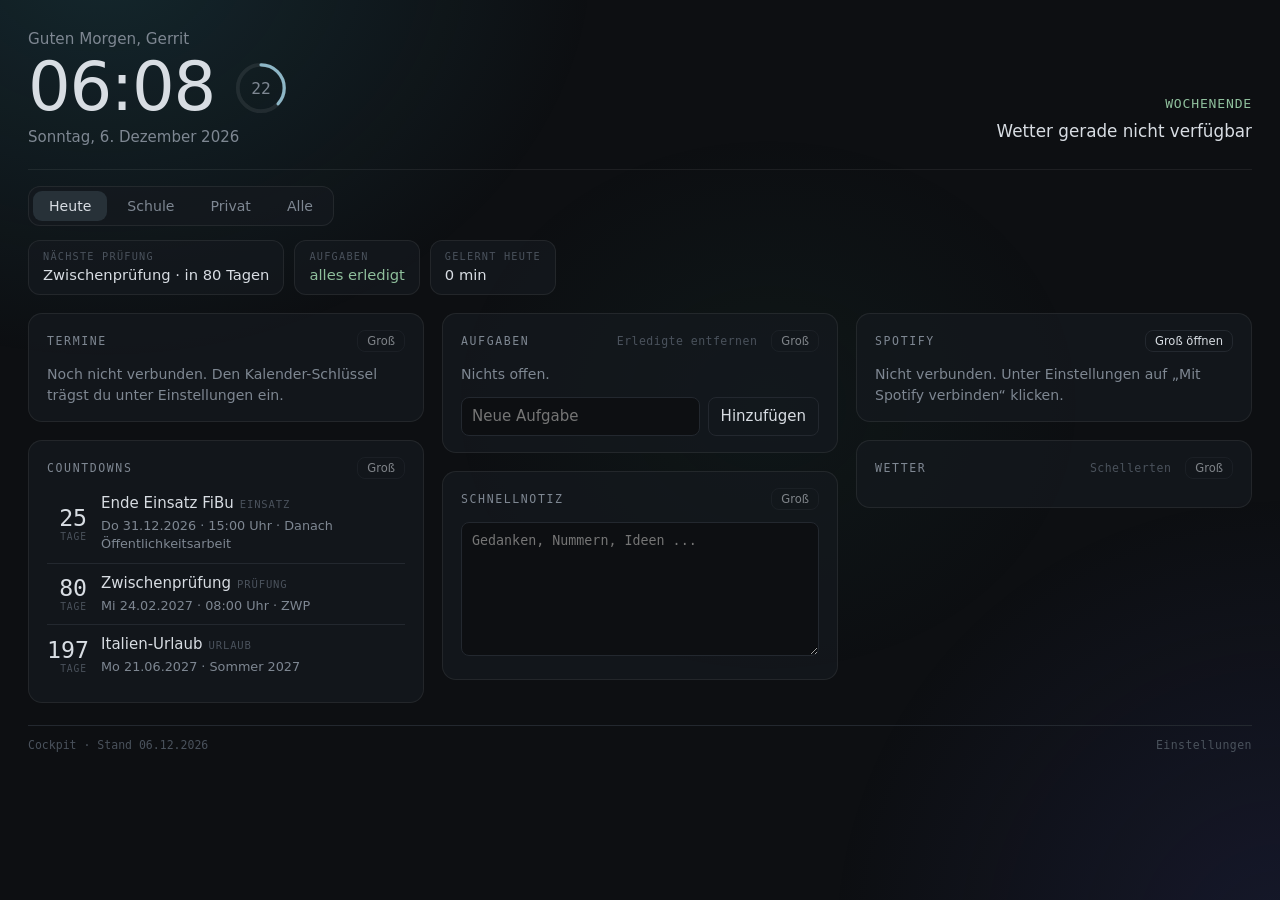
==== index.html @ 6466e581 "Spotify: Ausweichplan, wenn Song-Liste nicht startet Bei sortierten Playlists (z. B. Zuletzt hinzuge" ====
<!doctype html>
<html lang="de">
<head>
<meta charset="utf-8">
<meta name="viewport" content="width=device-width,initial-scale=1,viewport-fit=cover">
<title>Cockpit</title>
<meta name="theme-color" content="#0d0f12">
<meta name="apple-mobile-web-app-capable" content="yes">
<meta name="apple-mobile-web-app-title" content="Cockpit">
<meta name="apple-mobile-web-app-status-bar-style" content="black-translucent">
<link rel="manifest" href="manifest.webmanifest">
<link rel="icon" href="icon-192.png">
<link rel="apple-touch-icon" href="apple-touch-icon.png">
<link rel="stylesheet" href="style.css?v=15">
</head>
<body>
<main class="wrap">

  <header class="head">
    <div class="now">
      <p class="greet" id="greet">Guten Tag</p>
      <p class="clock" id="clock">--:--</p>
      <p class="date" id="date">--</p>
    </div>
    <div class="headside">
      <p class="status" id="status">--</p>
      <p class="wxnow" id="wxnow">Wetter wird geladen</p>
      <p class="drive" id="drive"></p>
    </div>
  </header>

  <nav class="tabs" id="tabs" role="tablist" aria-label="Bereiche">
    <button type="button" role="tab" data-tab="heute">Heute</button>
    <button type="button" role="tab" data-tab="schule">Schule</button>
    <button type="button" role="tab" data-tab="privat">Privat</button>
    <button type="button" role="tab" data-tab="alle">Alle</button>
  </nav>

  <div class="today" id="todayBar" aria-label="Heute auf einen Blick"></div>

  <div class="grid" id="grid">

    <div class="col">
      <section class="card" data-id="countdowns">
        <h2>Countdowns</h2>
        <ul class="cd" id="countdowns"></ul>
      </section>

      <section class="card" data-id="lernplan">
        <h2>Lernplan <span class="hint">Stunden aus dem Lern-Timer</span></h2>
        <ul class="plan" id="plan"></ul>
      </section>

      <section class="card" data-id="ausbildung">
        <h2>Ausbildung</h2>
        <dl class="kv">
          <dt>Einsatz</dt><dd id="deptName">--</dd>
          <dt>Fortschritt</dt><dd class="ringrow"><span id="deptRing"></span><span class="sub" id="deptMeta">--</span></dd>
          <dt>Danach</dt><dd id="deptNext">--</dd>
          <dt>Schule</dt><dd id="school">--</dd>
          <dt>Nächste Prüfung</dt><dd id="nextExam">--</dd>
        </dl>
      </section>

      <section class="card" data-id="noten">
        <h2>Noten <span class="hint" id="gradeGoal"></span></h2>
        <p class="savebig"><b id="gradeAvg">--</b> <span class="sub" id="gradeMeta">Noch keine Noten</span></p>
        <ul class="bysub" id="gradeBySub"></ul>
        <ul class="gradelist" id="gradeList"></ul>
        <form class="addrow" id="gradeForm">
          <input id="gradeSubject" type="text" list="subjectList" placeholder="Fach" autocomplete="off" aria-label="Fach">
          <input id="gradeValue" type="number" step="0.1" min="1" max="6" placeholder="Note" aria-label="Note" class="narrow">
          <button class="btn" type="submit">Eintragen</button>
        </form>
        <datalist id="subjectList"></datalist>
      </section>
    </div>

    <div class="col">
      <section class="card" data-id="termine">
        <h2>Termine <span class="hint" id="calHint"></span></h2>
        <div id="calendar"></div>
      </section>

      <section class="card" data-id="aufgaben">
        <h2>Aufgaben <button class="link" id="clearDone" type="button">Erledigte entfernen</button></h2>
        <ul class="tasks" id="tasks"></ul>
        <form class="addrow" id="taskForm">
          <input id="taskInput" type="text" placeholder="Neue Aufgabe" autocomplete="off" aria-label="Neue Aufgabe">
          <button class="btn" type="submit">Hinzufügen</button>
        </form>
      </section>

      <section class="card" data-id="notiz">
        <h2>Schnellnotiz <span class="hint" id="noteHint"></span></h2>
        <textarea id="note" rows="6" placeholder="Gedanken, Nummern, Ideen ..." aria-label="Schnellnotiz"></textarea>
      </section>

      <section class="card" data-id="serien">
        <h2>Serien <span class="hint">nächste Folgen</span></h2>
        <ul class="series" id="series"></ul>
        <form class="addrow" id="seriesForm">
          <input id="seriesInput" type="text" placeholder="Serie hinzufügen" autocomplete="off" aria-label="Serie hinzufügen">
          <button class="btn" type="submit">Hinzufügen</button>
        </form>
      </section>

      <section class="card" data-id="mac">
        <h2>Mac-Nutzung <span class="hint" id="macHint"></span></h2>
        <div id="macStats"></div>
      </section>
    </div>

    <div class="col">
      <section class="card" data-id="spotify">
        <h2>Spotify <span class="hint"><span id="spHint"></span> <button class="btn small" id="spBig" type="button">Groß öffnen</button></span></h2>
        <div id="spotify"></div>
      </section>

      <section class="card" data-id="wetter">
        <h2>Wetter <span class="hint" id="wxPlace"></span></h2>
        <div class="wxdays" id="wxdays"></div>
      </section>

      <section class="card" data-id="timer">
        <h2>Lern-Timer</h2>
        <div class="timer">
          <p class="ttime" id="tTime">25:00</p>
          <p class="sub" id="tPhase">Bereit</p>
        </div>
        <div class="trow">
          <select id="tSubject" aria-label="Fach"></select>
          <select id="tLen" aria-label="Dauer">
            <option value="25">25 min</option>
            <option value="45">45 min</option>
            <option value="60">60 min</option>
            <option value="5">Pause 5 min</option>
          </select>
        </div>
        <div class="trow">
          <button class="btn primary" id="tStart" type="button">Start</button>
          <button class="btn" id="tStop" type="button">Beenden</button>
        </div>
        <div class="stats">
          <div class="statline"><span>Heute</span><b id="sToday">0 min</b></div>
          <div class="statline"><span>Diese Woche</span><b id="sWeek">0 min</b></div>
          <div class="week" id="sBars"></div>
          <ul class="bysub" id="sBySub"></ul>
        </div>
      </section>

      <section class="card" data-id="sparziele">
        <h2>Sparziele <span class="hint" id="saveTitle"></span></h2>
        <ul class="goals" id="goals"></ul>
        <button class="btn wide" id="newGoalBtn" type="button">Neues Sparziel</button>
        <form class="goalform" id="goalForm" hidden>
          <input id="goalName" type="text" placeholder="Name, z. B. Neues Handy" autocomplete="off" aria-label="Name des Sparziels">
          <div class="trow">
            <input id="goalAmount" type="number" inputmode="decimal" step="0.01" min="1" placeholder="Zielbetrag in €" aria-label="Zielbetrag">
            <input id="goalDate" type="date" aria-label="Frist (optional)" title="Frist (optional)">
          </div>
          <button class="btn primary" type="submit">Anlegen</button>
        </form>
      </section>
    </div>

  </div>

  <footer class="foot">
    <span id="footInfo">Cockpit</span>
    <button class="link" id="openSettings" type="button">Einstellungen</button>
  </footer>
</main>

<div class="aurora" aria-hidden="true"><i></i><i></i><i></i></div>
<div class="growshade" id="growShade"></div>

<dialog id="spDialog" class="spdlg" aria-label="Spotify">
  <div class="spbig">
    <div class="spleft">
      <img id="bCover" alt="">
      <div class="btitle"><b id="bName">--</b><span id="bArtist"></span></div>
      <div class="bar big"><i id="bBar"></i></div>
      <div class="btime"><span id="bPos">0:00</span><span id="bDev"></span><span id="bDur">0:00</span></div>
      <div class="bctl">
        <button class="btn" id="bShuffle" type="button" aria-pressed="false">Zufall</button>
        <button class="btn" id="bPrev" type="button">Zurück</button>
        <button class="btn primary" id="bPlay" type="button">Abspielen</button>
        <button class="btn" id="bNext" type="button">Weiter</button>
      </div>
      <p class="sub" id="bMsg"></p>
    </div>
    <div class="spright">
      <div class="sphead">
        <button class="link" id="bBack" type="button" hidden>Zurück zu Playlists</button>
        <h2 id="bListTitle">Deine Playlists</h2>
        <button class="btn" id="bClose" type="button">Schließen</button>
      </div>
      <div class="trow bsort" id="bSortRow" hidden>
        <select id="bSort" aria-label="Sortierung">
          <option value="orig">Reihenfolge der Playlist</option>
          <option value="added">Zuletzt hinzugefügt</option>
          <option value="title">Titel A–Z</option>
          <option value="artist">Künstler A–Z</option>
        </select>
        <button class="btn primary" id="bPlayAll" type="button" hidden>Ganze Playlist abspielen</button>
      </div>
      <ul class="bl" id="bList"></ul>
    </div>
  </div>
</dialog>

<dialog id="settings">
  <form method="dialog" class="dlg">
    <h2>Einstellungen</h2>
    <label>Kalender-Schlüssel
      <input id="calKey" type="password" placeholder="Schlüssel einfügen" autocomplete="off">
    </label>
    <p class="sub">Wird nur auf diesem Mac gespeichert.</p>
    <label>Spotify-Verbindungscode
      <input id="spCode" type="password" placeholder="Code einfügen" autocomplete="off">
    </label>
    <p class="sub"><a href="spotify.html" target="_blank" rel="noopener" class="inlink">Mit Spotify verbinden</a> öffnet die Anmeldung. Den Code, der danach angezeigt wird, hier einfügen.</p>
    <h3>Sicherung</h3>
    <p class="sub">Aufgaben, Lernzeiten und Sparstand liegen nur auf diesem Mac. Hier kannst du sie sichern oder wiederherstellen.</p>
    <div class="trow">
      <button class="btn" id="exportBtn" type="button">Sicherung herunterladen</button>
      <label class="btn filebtn">Sicherung laden<input id="importFile" type="file" accept="application/json" hidden></label>
    </div>
    <div class="trow end">
      <button class="btn" value="cancel">Schließen</button>
      <button class="btn primary" id="saveSettings" value="ok">Speichern</button>
    </div>
  </form>
</dialog>

<script src="app.js?v=18"></script>
<script src="features.js?v=18"></script>
<script src="layout.js?v=15"></script>
</body>
</html>
---- style.css ----
:root{
  color-scheme:dark;
  --bg:#0d0f12;
  --card:#14171b;
  --line:#23282f;
  --text:#d8dde3;
  --muted:#7e8792;
  --faint:#4a525c;
  --accent:#8db6c6;
  --warn:#d6a45e;
  --crit:#d97a6c;
  --ok:#8fbf9c;
  --sans:-apple-system,BlinkMacSystemFont,"SF Pro Text","Helvetica Neue",system-ui,sans-serif;
  --mono:"SF Mono",ui-monospace,Menlo,monospace;
}
*{box-sizing:border-box}
html,body{margin:0;background:var(--bg);color:var(--text)}
body{font:15px/1.45 var(--sans);-webkit-font-smoothing:antialiased}
p{margin:0}
button,input,select{font:inherit;color:inherit}

.wrap{max-width:1320px;margin:0 auto;padding:28px 28px 20px}

/* Kopf */
.head{display:flex;justify-content:space-between;align-items:flex-end;gap:24px;flex-wrap:wrap;
  padding-bottom:20px;margin-bottom:22px;border-bottom:1px solid var(--line)}
.greet{color:var(--muted);font-size:.95rem}
.clock{font:300 4.2rem/1 var(--sans);letter-spacing:-.02em;font-variant-numeric:tabular-nums;margin:4px 0 6px}
.date{color:var(--muted)}
.headside{text-align:right;display:grid;gap:6px}
.status{font-family:var(--mono);font-size:.82rem;letter-spacing:.06em;text-transform:uppercase;color:var(--accent)}
.status.free{color:var(--ok)}
.wxnow{color:var(--text);font-size:1.05rem}
.drive{color:var(--muted);font-size:.86rem}
.drive.warn{color:var(--warn)}

/* Raster */
.grid{display:grid;grid-template-columns:repeat(3,minmax(0,1fr));gap:18px;align-items:start}
.col{display:grid;gap:18px;min-width:0}
@media (max-width:1050px){.grid{grid-template-columns:repeat(2,minmax(0,1fr))}.col:last-child{grid-column:1/-1;grid-template-columns:repeat(auto-fit,minmax(280px,1fr))}}
@media (max-width:680px){.wrap{padding:20px 16px}.grid{grid-template-columns:1fr}.col:last-child{grid-template-columns:1fr}.clock{font-size:3.2rem}.headside{text-align:left}}

.card{background:var(--card);border:1px solid var(--line);border-radius:12px;padding:16px 18px;min-width:0}
.card h2{display:flex;justify-content:space-between;align-items:baseline;gap:10px;margin:0 0 12px;
  font:500 .72rem/1.2 var(--mono);letter-spacing:.14em;text-transform:uppercase;color:var(--muted)}
.hint{font:400 .72rem var(--mono);letter-spacing:.04em;text-transform:none;color:var(--faint)}
.sub{color:var(--muted);font-size:.84rem}

/* Countdowns */
.cd{list-style:none;margin:0;padding:0}
.cd li{display:grid;grid-template-columns:4.2ch minmax(0,1fr);gap:2px 14px;align-items:center;padding:9px 0;border-top:1px solid var(--line)}
.cd li:first-child{border-top:0;padding-top:2px}
.cd .n{grid-row:span 2;font:500 1.45rem/1 var(--mono);text-align:right;font-variant-numeric:tabular-nums;color:var(--text)}
.cd .n small{display:block;font-size:.6rem;letter-spacing:.1em;color:var(--faint);margin-top:3px}
.cd .t{font-weight:500;min-width:0;overflow-wrap:anywhere}
.cd .t em{font:normal .66rem var(--mono);letter-spacing:.08em;text-transform:uppercase;color:var(--faint);margin-left:6px}
.cd .m{color:var(--muted);font-size:.8rem;min-width:0;overflow-wrap:anywhere}
.cd li.hot .n{color:var(--warn)}
.cd li.crit .n{color:var(--crit)}

/* Schluessel-Wert */
.kv{display:grid;grid-template-columns:auto minmax(0,1fr);gap:9px 16px;margin:0}
.kv dt{color:var(--muted);font-size:.84rem}
.kv dd{margin:0;min-width:0;overflow-wrap:anywhere}

.bar{height:6px;border-radius:3px;background:var(--line);overflow:hidden;margin:6px 0 5px}
.bar i{display:block;height:100%;width:0;background:var(--accent);border-radius:3px;transition:width .6s ease}

/* Kalender */
.calday{font:500 .7rem var(--mono);letter-spacing:.1em;text-transform:uppercase;color:var(--faint);margin:12px 0 4px}
.calday:first-child{margin-top:0}
.ev{display:grid;grid-template-columns:5.4ch minmax(0,1fr);gap:12px;padding:4px 0}
.ev time{font:.84rem var(--mono);color:var(--accent);font-variant-numeric:tabular-nums}
.ev span{min-width:0;overflow-wrap:anywhere}
.ev.past{opacity:.45}
.ev.bday time{color:var(--warn)}
.empty{color:var(--muted);font-size:.88rem}

/* Aufgaben */
.tasks{list-style:none;margin:0;padding:0}
.task{display:grid;grid-template-columns:auto minmax(0,1fr) auto;gap:10px;align-items:center;padding:6px 0;border-top:1px solid var(--line)}
.task:first-child{border-top:0}
.task input{appearance:none;width:17px;height:17px;border:1.5px solid var(--faint);border-radius:5px;margin:0;cursor:pointer;display:grid;place-items:center}
.task input:checked{background:var(--accent);border-color:var(--accent)}
.task input:checked::after{content:"";width:5px;height:9px;border:solid var(--bg);border-width:0 2px 2px 0;transform:rotate(45deg) translate(-1px,-1px)}
.task label{cursor:pointer;overflow-wrap:anywhere}
.task.done label{color:var(--faint);text-decoration:line-through}
.task .x{background:none;border:0;color:var(--faint);cursor:pointer;padding:2px 6px;font-size:1.1rem;line-height:1}
.task .x:hover{color:var(--crit)}

.addrow{display:flex;gap:8px;margin-top:12px;flex-wrap:wrap}
.addrow input{flex:1 1 120px;min-width:0}
textarea{width:100%;resize:vertical;min-height:110px;line-height:1.45}
input[type=text],input[type=number],input[type=url],input[type=password],select,textarea{background:var(--bg);border:1px solid var(--line);border-radius:8px;padding:8px 10px;outline:none}
input:focus,select:focus{border-color:var(--accent)}
.btn{background:transparent;border:1px solid var(--line);border-radius:8px;padding:8px 12px;cursor:pointer;color:var(--text)}
.btn:hover{border-color:var(--faint)}
.btn.primary{background:var(--accent);border-color:var(--accent);color:var(--bg);font-weight:600}
.btn.primary:hover{filter:brightness(1.08)}
.btn:focus-visible,.link:focus-visible{outline:2px solid var(--accent);outline-offset:2px}
.link{background:none;border:0;padding:0;color:var(--faint);cursor:pointer;font:.72rem var(--mono);letter-spacing:.04em;text-transform:none}
.link:hover{color:var(--muted)}

/* Wetter */
.wxdays{display:grid;grid-template-columns:repeat(5,minmax(0,1fr));gap:6px;text-align:center}
.wxd{display:grid;gap:3px;min-width:0}
.wxd b{font:500 .7rem var(--mono);letter-spacing:.08em;color:var(--muted)}
.wxd .c{font-size:.74rem;color:var(--muted);min-height:2.2em;line-height:1.1;overflow-wrap:anywhere}
.wxd .hi{font:1rem var(--mono)}
.wxd .lo{font:.8rem var(--mono);color:var(--faint)}
.wxd .r{font:.72rem var(--mono);color:var(--accent)}
.wxd.wet .r{color:var(--warn)}

/* Timer */
.timer{text-align:center;padding:4px 0 12px}
.ttime{font:300 3rem/1 var(--mono);font-variant-numeric:tabular-nums}
.ttime.brk{color:var(--ok)}
.trow{display:flex;gap:8px;margin-top:8px}
.trow > *{flex:1;min-width:0}
.trow.end{justify-content:flex-end}
.trow.end > *{flex:0 0 auto}
.stats{margin-top:14px;padding-top:12px;border-top:1px solid var(--line);display:grid;gap:6px}
.statline{display:flex;justify-content:space-between;font-size:.88rem;color:var(--muted)}
.statline b{font:500 .88rem var(--mono);color:var(--text)}
.week{display:grid;grid-template-columns:repeat(7,1fr);gap:6px;align-items:end;height:64px;margin-top:6px}
.week div{display:grid;grid-template-rows:1fr auto;gap:4px;height:100%;text-align:center}
.week i{align-self:end;display:block;background:var(--line);border-radius:3px;min-height:2px}
.week i.on{background:var(--accent)}
.week span{font:.62rem var(--mono);color:var(--faint)}
.bysub{list-style:none;margin:6px 0 0;padding:0;display:grid;gap:3px}
.bysub li{display:flex;justify-content:space-between;font-size:.82rem;color:var(--muted)}
.bysub li b{font:400 .82rem var(--mono);color:var(--text)}

/* Sparziel */
.savebig b{font:400 1.8rem var(--mono)}

/* Fuss */
.foot{display:flex;justify-content:space-between;margin-top:22px;padding-top:12px;border-top:1px solid var(--line);font:.72rem var(--mono);color:var(--faint)}

/* Dialog */
dialog{background:var(--card);color:var(--text);border:1px solid var(--line);border-radius:14px;padding:0;width:min(460px,calc(100vw - 32px))}
dialog::backdrop{background:rgba(0,0,0,.55)}
.dlg{padding:20px;display:grid;gap:10px}
.dlg h2{margin:0;font:500 .8rem var(--mono);letter-spacing:.14em;text-transform:uppercase;color:var(--muted)}
.dlg h3{margin:10px 0 0;font:500 .72rem var(--mono);letter-spacing:.12em;text-transform:uppercase;color:var(--muted)}
.dlg label{display:grid;gap:6px;font-size:.88rem}
.filebtn{display:flex;align-items:center;justify-content:center;text-align:center}

@media (prefers-reduced-motion:reduce){.bar i{transition:none}}

/* Uhr-Sekunden */
.clock .sec{font-size:.42em;color:var(--faint);margin-left:.18em;letter-spacing:0}

/* Lernplan und Sparziele */
.plan,.goals{list-style:none;margin:0;padding:0;display:grid;gap:14px}
.pt{display:flex;justify-content:space-between;align-items:baseline;gap:10px}
.pn{font-weight:500;min-width:0;overflow-wrap:anywhere}
.pv{font:.82rem var(--mono);color:var(--muted);white-space:nowrap}
.pt .x{background:none;border:0;color:var(--faint);cursor:pointer;padding:0 0 0 4px;font-size:1rem}
.pt .x:hover,.pt .x[data-sure]{color:var(--crit);font-size:.8rem}
.pm{display:flex;justify-content:space-between;align-items:center;gap:10px;flex-wrap:wrap}
.ps{color:var(--muted);font-size:.8rem}
.plan li.behind .ps{color:var(--warn)}
.plan li.behind .bar i{background:var(--warn)}
.pg{display:flex;align-items:center;gap:4px;font-size:.78rem;color:var(--faint)}
.pg input{width:4.2em;padding:3px 6px;font-size:.8rem}
.goal .addrow{margin-top:8px}
.btn.wide{width:100%;margin-top:14px}
.goalform{display:grid;gap:8px;margin-top:10px}
.goalform .trow{margin:0}
input[type=date]{background:var(--bg);border:1px solid var(--line);border-radius:8px;padding:7px 10px;color-scheme:dark;min-width:0}

/* Noten */
.savebig b.good{color:var(--ok)}
.savebig b.bad{color:var(--warn)}
.gradelist{list-style:none;margin:10px 0 0;padding:8px 0 0;border-top:1px solid var(--line);display:grid;gap:2px}
.gradelist li{display:grid;grid-template-columns:minmax(0,1fr) auto auto;gap:10px;align-items:center;font-size:.82rem;color:var(--muted)}
.gradelist b{font:400 .85rem var(--mono);color:var(--text)}
.gradelist .x,.series .x{background:none;border:0;color:var(--faint);cursor:pointer;padding:0 4px}
.gradelist .x:hover,.series .x:hover{color:var(--crit)}
.narrow{flex:0 0 5.5em !important;width:5.5em}

/* Serien */
.series{list-style:none;margin:0;padding:0}
.series li{display:grid;grid-template-columns:minmax(0,1fr) auto auto;gap:10px;align-items:center;padding:7px 0;border-top:1px solid var(--line)}
.series li:first-child{border-top:0;padding-top:0}
.series .sn{display:block;font-weight:500}
.series .sm{display:block;font-size:.78rem;color:var(--muted);overflow-wrap:anywhere}
.series .sd{font:.8rem var(--mono);color:var(--accent);white-space:nowrap}
.series li.soon .sd{color:var(--warn)}
.series li.quiet .sd{color:var(--faint)}

/* Spotify */
.spnow{display:grid;grid-template-columns:auto minmax(0,1fr);gap:14px;align-items:center}
.spnow img{width:64px;height:64px;border-radius:6px;object-fit:cover;display:block}
.spnow .empty{grid-column:1/-1}
.spt{min-width:0}
.spt b{display:block;font-weight:500;white-space:nowrap;overflow:hidden;text-overflow:ellipsis}
.spt > span{display:block;color:var(--muted);font-size:.84rem;white-space:nowrap;overflow:hidden;text-overflow:ellipsis}
.spt .sptime{font:.72rem var(--mono);color:var(--faint)}
.spctl{margin-top:12px}
.spmore{display:grid;grid-template-columns:1fr 1fr;gap:12px;margin-top:12px;padding-top:10px;border-top:1px solid var(--line)}
.splist{margin:0;padding:0 0 0 1.1em;font-size:.8rem;color:var(--muted);display:grid;gap:2px}
.splist.rec{list-style:none;padding:0}
.splist li{overflow:hidden;text-overflow:ellipsis;white-space:nowrap}
.inlink{color:var(--accent)}
.goalform[hidden]{display:none}
.goalform > *, .goalform .trow > *{min-width:0;width:100%}

/* Spotify gross */
.spdlg{width:min(1180px,calc(100vw - 32px));height:min(760px,calc(100vh - 32px));max-width:none;max-height:none}
.spbig{display:grid;grid-template-columns:minmax(0,1fr) minmax(0,1.1fr);height:100%}
.spleft{padding:32px;display:flex;flex-direction:column;justify-content:center;gap:14px;border-right:1px solid var(--line);min-width:0}
.spleft img{width:100%;max-width:380px;aspect-ratio:1;object-fit:cover;border-radius:10px;align-self:center;background:var(--bg)}
.spleft img:not([src]){visibility:hidden}
.btitle b{display:block;font-size:1.35rem;font-weight:600;overflow-wrap:anywhere}
.btitle span{display:block;color:var(--muted)}
.bar.big{height:6px}
.bar.big i{transition:none}
.btime{display:flex;justify-content:space-between;font:.78rem var(--mono);color:var(--faint);gap:10px}
.bctl{display:grid;grid-template-columns:repeat(4,minmax(0,1fr));gap:8px}
.btn[aria-pressed="true"]{border-color:var(--accent);color:var(--accent)}
.spright{display:flex;flex-direction:column;min-height:0;min-width:0;padding:20px 20px 0}
.sphead{display:flex;align-items:center;gap:12px;margin-bottom:12px}
.sphead h2{flex:1;margin:0;font:500 .8rem var(--mono);letter-spacing:.12em;text-transform:uppercase;color:var(--muted);min-width:0;overflow:hidden;text-overflow:ellipsis;white-space:nowrap}
.spright .btn.wide{margin:0 0 10px}
.bl{list-style:none;margin:0;padding:0 0 20px;overflow:auto;flex:1;min-height:0}
.bpl,.btr{display:grid;align-items:center;gap:12px;padding:7px 8px;border-radius:8px;cursor:pointer}
.bpl{grid-template-columns:44px minmax(0,1fr)}
.bpl img{width:44px;height:44px;border-radius:4px;object-fit:cover}
.btr{grid-template-columns:2.2em minmax(0,1fr) auto}
.bpl:hover,.btr:hover,.bpl:focus-visible,.btr:focus-visible{background:var(--bg);outline:none}
.bpl b,.btr b{display:block;font-weight:500;white-space:nowrap;overflow:hidden;text-overflow:ellipsis}
.bpl div span,.btr div span{display:block;font-size:.8rem;color:var(--muted);white-space:nowrap;overflow:hidden;text-overflow:ellipsis}
.bn,.bd{font:.78rem var(--mono);color:var(--faint);text-align:right}
.btr.now b{color:var(--accent)}
@media (max-width:820px){.spbig{grid-template-columns:1fr;overflow:auto}.spleft{border-right:0;border-bottom:1px solid var(--line)}.spleft img{max-width:220px}}
a.btn{display:inline-block;text-decoration:none}
.btn.small{padding:3px 9px;font:500 .72rem var(--sans);letter-spacing:0;text-transform:none;color:var(--text);margin-left:6px}
.spnow{cursor:pointer}
.bsort{margin:0 0 10px}
.btr.local{opacity:.45;cursor:default}

/* Kacheln gross */
.card h2 .tools{display:flex;align-items:baseline;gap:8px;flex-wrap:wrap;justify-content:flex-end}
.growbtn{opacity:.55}
.card:hover .growbtn,.growbtn:focus-visible,.card.expanded .growbtn{opacity:1}
.growshade{display:none}
body.has-expanded .growshade{display:block;position:fixed;inset:0;background:rgba(0,0,0,.6);z-index:40}
body.has-expanded{overflow:hidden}
.card.expanded{position:fixed;z-index:50;inset:32px;margin:auto;width:min(980px,calc(100vw - 64px));height:fit-content;max-height:calc(100vh - 64px);overflow:auto;padding:26px 30px;box-shadow:0 20px 60px rgba(0,0,0,.5)}
.card.expanded > *:not(h2){zoom:1.25}
.card.expanded h2{font-size:.8rem}
@media (max-width:680px){.card.expanded{inset:12px;width:auto;padding:18px}.card.expanded > *:not(h2){zoom:1.1}}

/* Mac-Nutzung */
.macsum b{font-size:1rem}
.macapps{list-style:none;margin:10px 0 4px;padding:0;display:grid;gap:7px}
.macapps li{display:grid;grid-template-columns:minmax(0,1fr) auto;gap:2px 10px;font-size:.86rem}
.macapps .an{overflow:hidden;text-overflow:ellipsis;white-space:nowrap}
.macapps .ad{font:.8rem var(--mono);color:var(--muted)}
.macapps .bar{grid-column:1/-1;margin:0;height:4px}

/* ===== Look: Lichtverlauf, Glas, Tabs, Heute-Leiste, Ringe ===== */
:root{--glass:rgba(22,26,31,.72);--glass-line:rgba(255,255,255,.07)}
body{background:transparent}
/* Hintergrund: statische, weiche Farbflaechen (keine Animation, kein Blur-Filter = kaum Last) */
.aurora{position:fixed;inset:0;z-index:-1;pointer-events:none;
  background:
    radial-gradient(55vmax 45vmax at 8% -5%, rgba(47,125,143,.22), transparent 70%),
    radial-gradient(50vmax 50vmax at 100% 105%, rgba(59,63,143,.20), transparent 70%),
    radial-gradient(35vmax 30vmax at 60% 45%, rgba(31,93,79,.10), transparent 70%)}
.aurora i{display:none}
.card{background:var(--glass);border-color:var(--glass-line);border-radius:14px}
.card.expanded{background:rgba(22,26,31,.92)}
.head{border-bottom-color:var(--glass-line)}

/* Uhr mit Sekunden-Ring */
.clock{display:flex;align-items:center;gap:14px}
.secring{display:inline-flex}
.ring{display:block;flex:none}
.ring .rt{fill:none;stroke:rgba(255,255,255,.08);stroke-width:7}
.ring .rv{fill:none;stroke:var(--accent);stroke-width:7;stroke-linecap:round;transition:stroke-dasharray .6s ease}
.ring text{fill:var(--text);font:500 22px var(--mono)}
.ring.sec .rv{transition:none;stroke-width:6}
.ring.sec text{fill:var(--muted);font-size:30px}
.ring.warn .rv{stroke:var(--warn)}
.ring.done .rv{stroke:var(--ok)}

/* Tabs */
.tabs{display:flex;gap:4px;margin:-6px 0 14px;padding:4px;background:var(--glass);border:1px solid var(--glass-line);border-radius:12px;width:fit-content}
.tabs button{background:none;border:0;color:var(--muted);font:500 .88rem var(--sans);padding:7px 16px;border-radius:9px;cursor:pointer}
.tabs button:hover{color:var(--text)}
.tabs button.on{background:rgba(141,182,198,.16);color:var(--text)}
.tabs button:focus-visible{outline:2px solid var(--accent);outline-offset:1px}

/* Heute-Leiste */
.today{display:flex;gap:10px;flex-wrap:wrap;margin-bottom:18px}
.today:empty{display:none}
.chip{display:grid;gap:2px;text-align:left;background:var(--glass);border:1px solid var(--glass-line);border-radius:12px;padding:9px 14px;color:var(--text);cursor:pointer;max-width:340px;min-width:0}
.chip:hover{border-color:rgba(255,255,255,.16)}
.chip span{font:500 .64rem var(--mono);letter-spacing:.12em;text-transform:uppercase;color:var(--faint)}
.chip b{font-weight:500;font-size:.92rem;white-space:nowrap;overflow:hidden;text-overflow:ellipsis}
.chip.hot b{color:var(--warn)}
.chip.crit b{color:var(--crit)}
.chip.ok b{color:var(--ok)}
.chip.music b{color:var(--accent)}

/* Ringe in Ausbildung, Lernplan, Sparziele */
.ringrow{display:flex;align-items:center;gap:12px}
.plan li,.goal{display:grid;grid-template-columns:auto minmax(0,1fr);gap:4px 14px;align-items:center}
.gbody{min-width:0}
.goal form{grid-column:1/-1}
.plan li .bar,.goal .bar{display:none}
@media (max-width:680px){.tabs{width:100%}.tabs button{flex:1;padding:7px 6px}.clock .ring{width:40px;height:40px}}
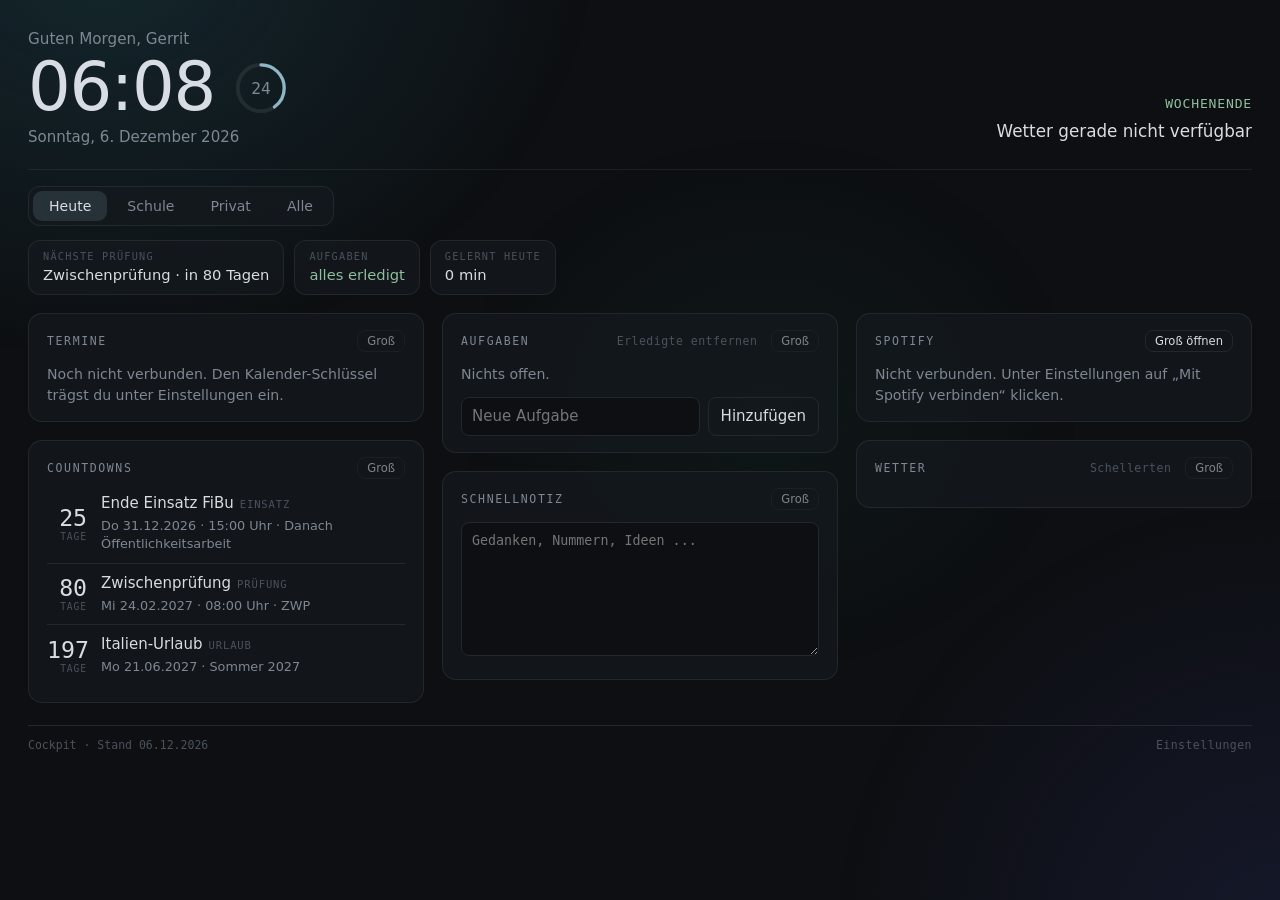
==== commit 49f9459e: "Spotify: funktionierenden Startweg merken, schneller pruefen Co-Authored-By: Claude Opus 5.5 <norepl" ====
--- a/index.html
+++ b/index.html
@@ -234,8 +234,8 @@
   </form>
 </dialog>
 
-<script src="app.js?v=18"></script>
-<script src="features.js?v=18"></script>
+<script src="app.js?v=19"></script>
+<script src="features.js?v=19"></script>
 <script src="layout.js?v=15"></script>
 </body>
 </html>
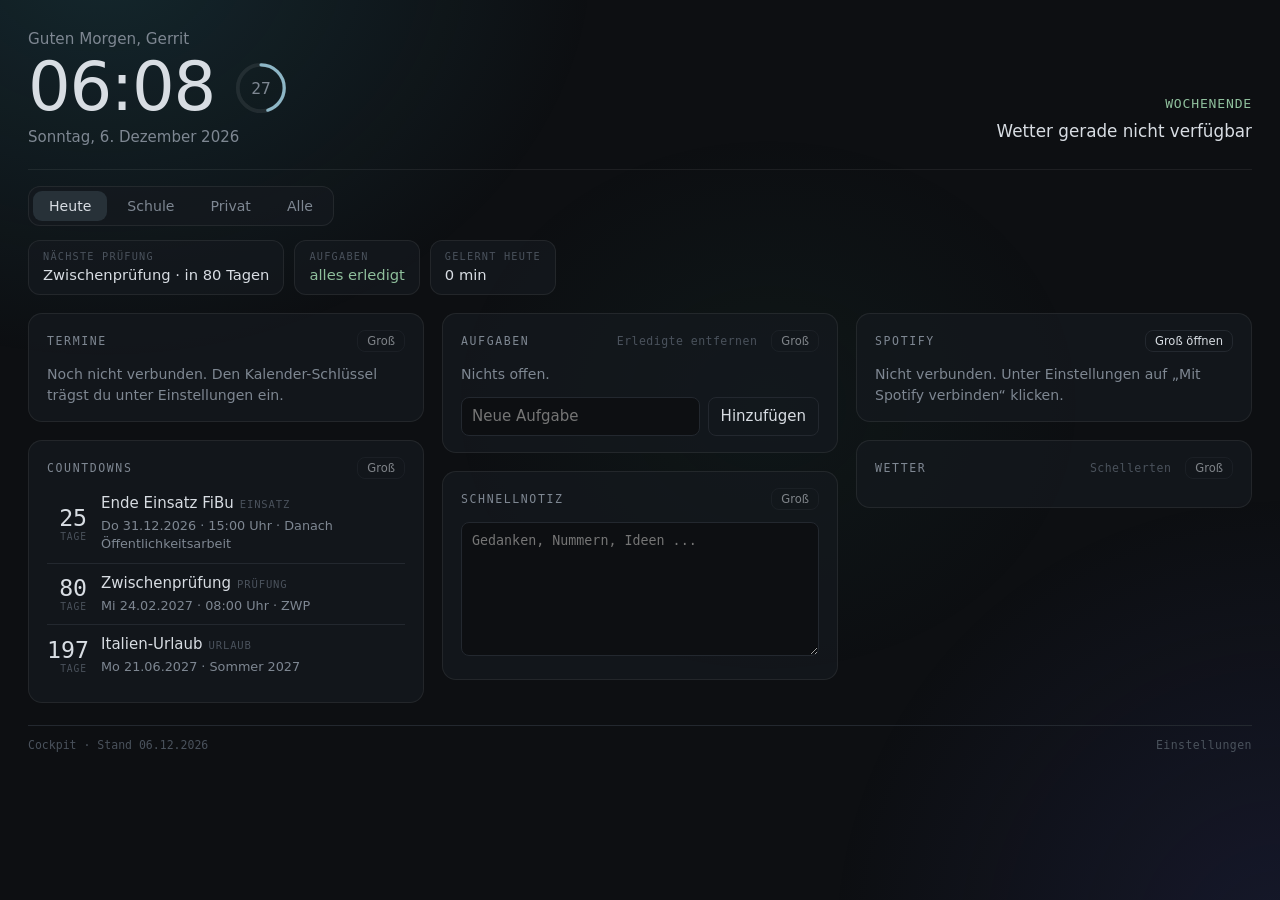
==== commit 27a48f76: "Spotify: Merk-Logik fuer Startweg korrigiert Co-Authored-By: Claude Opus 5.5 <noreply@anthropic.com>" ====
--- a/index.html
+++ b/index.html
@@ -234,8 +234,8 @@
   </form>
 </dialog>
 
-<script src="app.js?v=19"></script>
-<script src="features.js?v=19"></script>
+<script src="app.js?v=20"></script>
+<script src="features.js?v=20"></script>
 <script src="layout.js?v=15"></script>
 </body>
 </html>
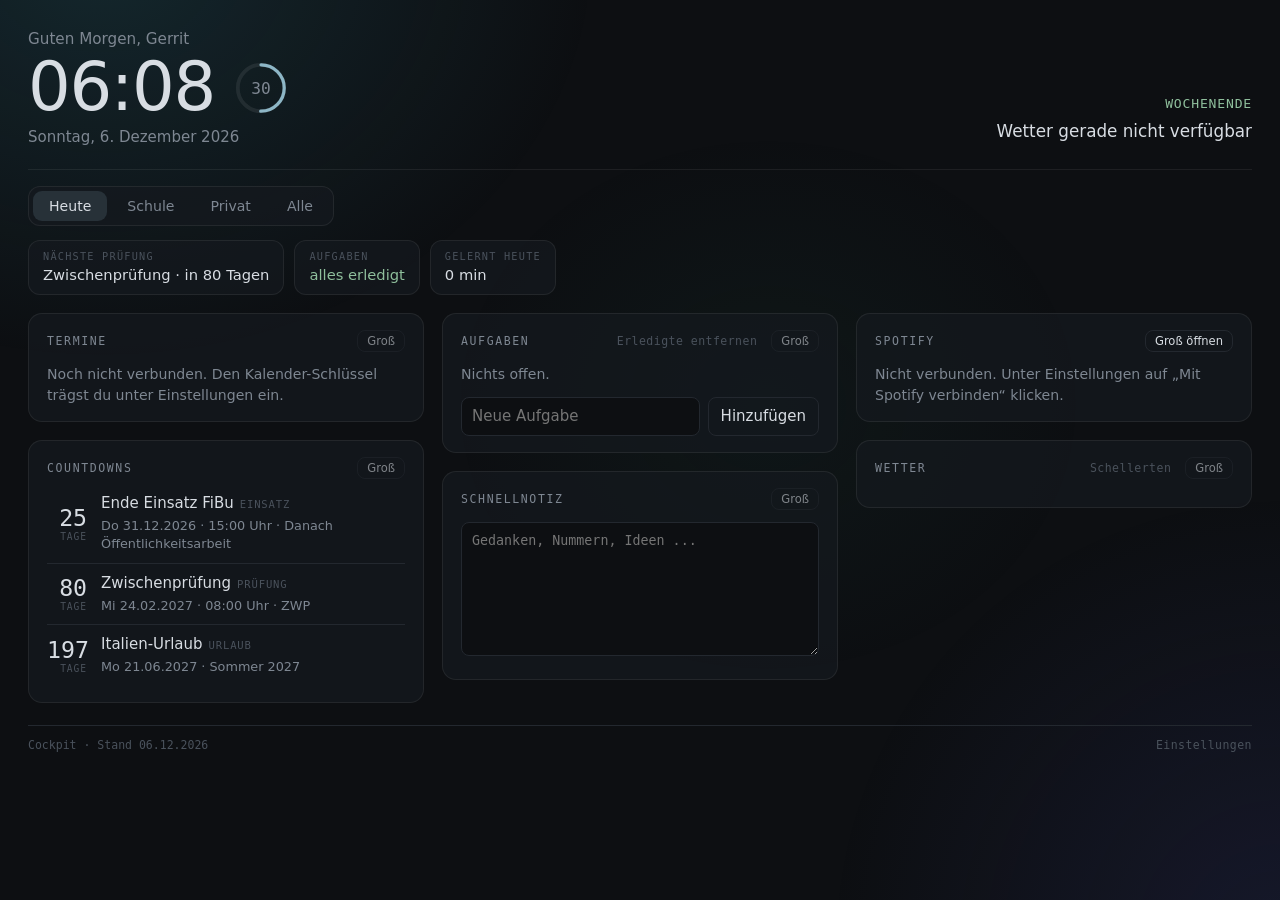
==== commit 68d7e06b: "Lern-Timer: eigene Zeiten; Faecher 2. Lehrjahr (LF06, Deutsch) Co-Authored-By: Claude Opus 5.5 <nore" ====
--- a/index.html
+++ b/index.html
@@ -135,6 +135,14 @@
             <option value="45">45 min</option>
             <option value="60">60 min</option>
             <option value="5">Pause 5 min</option>
+            <option value="custom">Eigene Zeit</option>
+          </select>
+        </div>
+        <div class="trow" id="tCustom" hidden>
+          <input type="number" id="tMin" min="1" max="480" step="1" inputmode="numeric" placeholder="Minuten" aria-label="Eigene Dauer in Minuten">
+          <select id="tKind" aria-label="Art">
+            <option value="lern">Lernen</option>
+            <option value="pause">Pause</option>
           </select>
         </div>
         <div class="trow">
--- a/style.css
+++ b/style.css
@@ -117,6 +117,7 @@
 .ttime.brk{color:var(--ok)}
 .trow{display:flex;gap:8px;margin-top:8px}
 .trow > *{flex:1;min-width:0}
+.trow[hidden]{display:none}
 .trow.end{justify-content:flex-end}
 .trow.end > *{flex:0 0 auto}
 .stats{margin-top:14px;padding-top:12px;border-top:1px solid var(--line);display:grid;gap:6px}
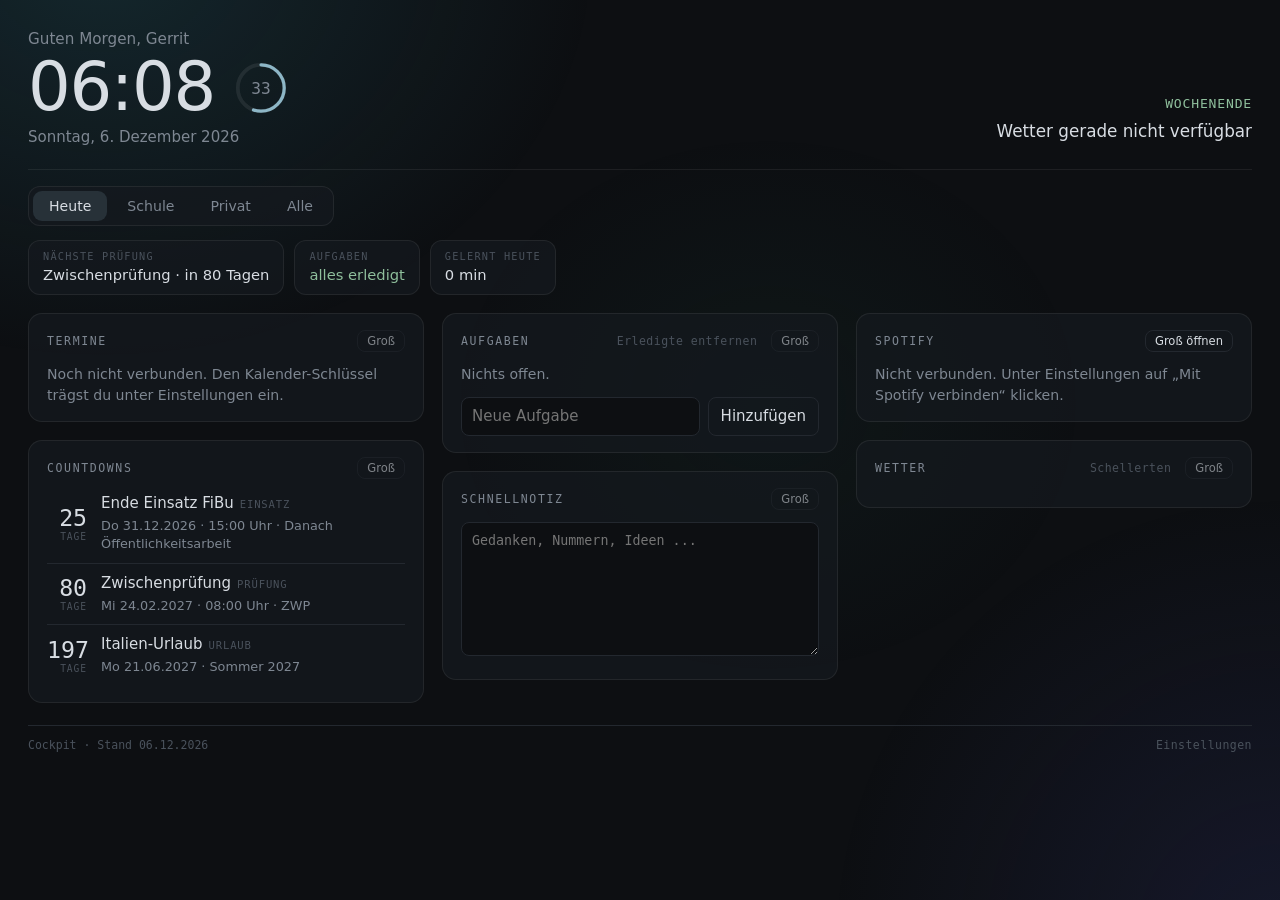
==== commit 82cfaf07: "Lern-Timer: Lernzeiten nachtragen und loeschen Co-Authored-By: Claude Opus 5.5 <noreply@anthropic.co" ====
--- a/index.html
+++ b/index.html
@@ -155,6 +155,16 @@
           <div class="week" id="sBars"></div>
           <ul class="bysub" id="sBySub"></ul>
         </div>
+        <button class="btn wide" id="logBtn" type="button">Lernzeit nachtragen</button>
+        <form class="goalform" id="logForm" hidden>
+          <div class="trow">
+            <input id="logDate" type="date" aria-label="Datum">
+            <input id="logMin" type="number" inputmode="numeric" min="1" max="720" step="1" placeholder="Minuten" aria-label="Minuten">
+          </div>
+          <select id="logSub" aria-label="Fach"></select>
+          <button class="btn primary" type="submit">Eintragen</button>
+          <ul class="gradelist" id="logList"></ul>
+        </form>
       </section>
 
       <section class="card" data-id="sparziele">
--- a/style.css
+++ b/style.css
@@ -175,6 +175,7 @@
 .savebig b.good{color:var(--ok)}
 .savebig b.bad{color:var(--warn)}
 .gradelist{list-style:none;margin:10px 0 0;padding:8px 0 0;border-top:1px solid var(--line);display:grid;gap:2px}
+#logList:empty{display:none}
 .gradelist li{display:grid;grid-template-columns:minmax(0,1fr) auto auto;gap:10px;align-items:center;font-size:.82rem;color:var(--muted)}
 .gradelist b{font:400 .85rem var(--mono);color:var(--text)}
 .gradelist .x,.series .x{background:none;border:0;color:var(--faint);cursor:pointer;padding:0 4px}
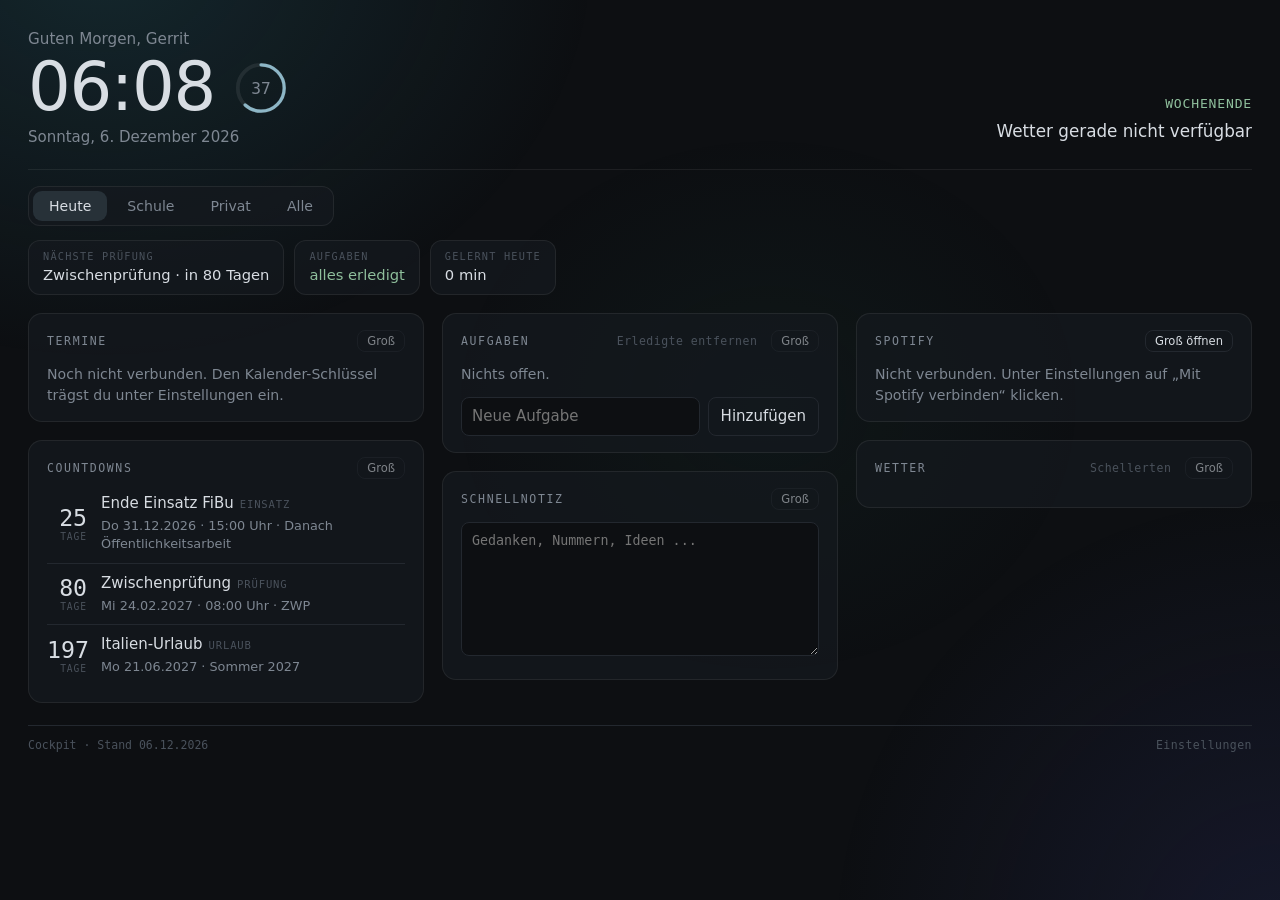
==== commit c5e947f5: "Neues Modul: Beteiligung im Unterricht (Ziel 2 Meldungen pro Stunde, ohne Benachrichtigungen) Co-Aut" ====
--- a/index.html
+++ b/index.html
@@ -11,7 +11,7 @@
 <link rel="manifest" href="manifest.webmanifest">
 <link rel="icon" href="icon-192.png">
 <link rel="apple-touch-icon" href="apple-touch-icon.png">
-<link rel="stylesheet" href="style.css?v=15">
+<link rel="stylesheet" href="style.css?v=16">
 </head>
 <body>
 <main class="wrap">
@@ -73,6 +73,30 @@
           <button class="btn" type="submit">Eintragen</button>
         </form>
         <datalist id="subjectList"></datalist>
+      </section>
+
+      <section class="card" data-id="beteiligung">
+        <h2>Beteiligung im Unterricht <span class="hint">Ziel 2 pro Stunde</span></h2>
+        <div class="btsum">
+          <span id="btRing"></span>
+          <div><p class="btday" id="btDay">Heute</p><p class="btbig" id="btSum">--</p><p class="sub" id="btMeta"></p></div>
+        </div>
+        <ul class="btlist" id="btList"></ul>
+        <form class="addrow" id="btForm">
+          <input id="btFach" type="text" list="btSubjects" placeholder="Fach der Stunde" autocomplete="off" aria-label="Fach der Stunde">
+          <select id="btLen" aria-label="Länge" class="btlen">
+            <option value="1">Einzelstunde</option>
+            <option value="2">Doppelstunde</option>
+          </select>
+          <button class="btn" type="submit">Stunde starten</button>
+        </form>
+        <datalist id="btSubjects"></datalist>
+        <div class="stats">
+          <div class="statline"><span>Verlauf (Stunden mit Ziel)</span></div>
+          <div class="week" id="btBars"></div>
+          <div class="statline"><span>Gesamt</span><b id="btTotal">--</b></div>
+          <ul class="bysub" id="btBySub"></ul>
+        </div>
       </section>
     </div>
 
@@ -240,7 +264,7 @@
     </label>
     <p class="sub"><a href="spotify.html" target="_blank" rel="noopener" class="inlink">Mit Spotify verbinden</a> öffnet die Anmeldung. Den Code, der danach angezeigt wird, hier einfügen.</p>
     <h3>Sicherung</h3>
-    <p class="sub">Aufgaben, Lernzeiten und Sparstand liegen nur auf diesem Mac. Hier kannst du sie sichern oder wiederherstellen.</p>
+    <p class="sub">Aufgaben, Lernzeiten, Beteiligung und Sparstand liegen nur auf diesem Mac. Hier kannst du sie sichern oder wiederherstellen.</p>
     <div class="trow">
       <button class="btn" id="exportBtn" type="button">Sicherung herunterladen</button>
       <label class="btn filebtn">Sicherung laden<input id="importFile" type="file" accept="application/json" hidden></label>
@@ -252,8 +276,9 @@
   </form>
 </dialog>
 
-<script src="app.js?v=20"></script>
-<script src="features.js?v=20"></script>
-<script src="layout.js?v=15"></script>
+<script src="app.js?v=21"></script>
+<script src="features.js?v=21"></script>
+<script src="beteiligung.js?v=1"></script>
+<script src="layout.js?v=16"></script>
 </body>
 </html>
--- a/style.css
+++ b/style.css
@@ -315,3 +315,31 @@
 .goal form{grid-column:1/-1}
 .plan li .bar,.goal .bar{display:none}
 @media (max-width:680px){.tabs{width:100%}.tabs button{flex:1;padding:7px 6px}.clock .ring{width:40px;height:40px}}
+
+/* Beteiligung im Unterricht */
+.btsum{display:flex;align-items:center;gap:14px;margin-bottom:10px}
+.btday{font:500 .7rem var(--mono);letter-spacing:.1em;text-transform:uppercase;color:var(--faint);margin:0}
+.btbig{font:400 1.5rem/1.2 var(--mono);margin:2px 0}
+.btsum p{margin:0}
+.btlist{list-style:none;margin:0;padding:0}
+.btrow{display:grid;grid-template-columns:minmax(0,1fr) auto;grid-template-areas:"name dots" "ctl ctl";gap:6px 10px;align-items:center;padding:9px 0;border-top:1px solid var(--line)}
+.btrow:first-child{border-top:0}
+.btname{grid-area:name;min-width:0}
+.btname b{display:block;font-weight:500;overflow-wrap:anywhere}
+.btname span{font-size:.78rem;color:var(--warn)}
+.btrow.done .btname span{color:var(--ok)}
+.btdots{grid-area:dots;display:flex;gap:5px}
+.btdots i{width:11px;height:11px;border-radius:50%;border:1.5px solid var(--faint)}
+.btdots i.on{background:var(--accent);border-color:var(--accent)}
+.btrow.done .btdots i.on{background:var(--ok);border-color:var(--ok)}
+.btdots i.extra{opacity:.6}
+.btctl{grid-area:ctl;display:flex;align-items:center;gap:8px}
+.btctl .btn.small{margin:0;padding:6px 12px;font-size:.85rem}
+.btctl .btn.primary{flex:1}
+.btctl output{font:.85rem var(--mono);color:var(--muted);min-width:3.6em;text-align:center}
+.btctl .x{background:none;border:0;color:var(--faint);cursor:pointer;padding:2px 6px;font-size:1rem}
+.btctl .x:hover,.btctl .x[data-sure]{color:var(--crit);font-size:.8rem}
+.btlen{flex:0 0 auto}
+.week i.full{background:var(--ok)}
+.bysub li b.good{color:var(--ok)}
+.bysub li b.bad{color:var(--warn)}
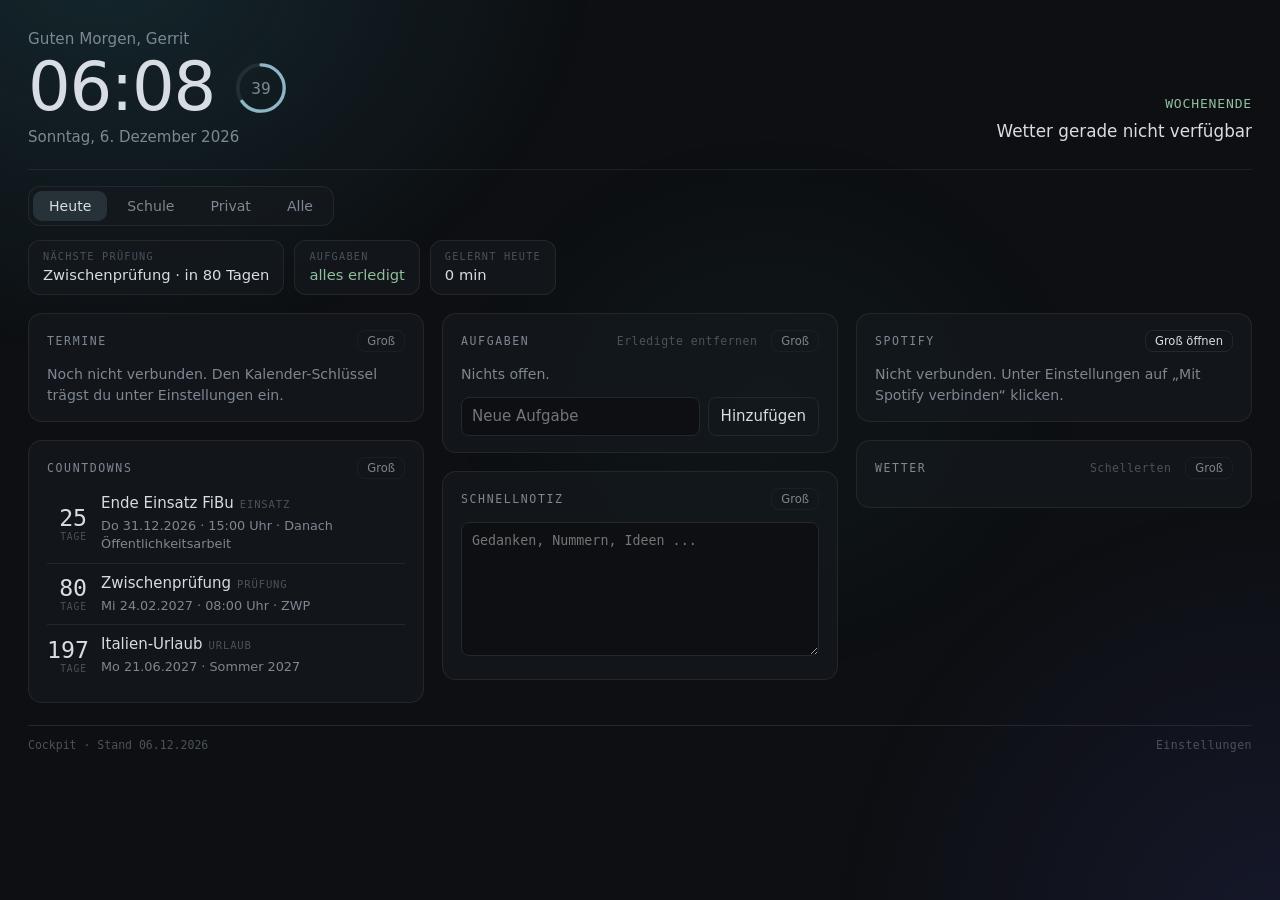
==== commit c7f94e94: "Beteiligung: Ziel Einzelstunde 1, Doppelstunde 3 Co-Authored-By: Claude Opus 5.5 <noreply@anthropic." ====
--- a/index.html
+++ b/index.html
@@ -76,7 +76,7 @@
       </section>
 
       <section class="card" data-id="beteiligung">
-        <h2>Beteiligung im Unterricht <span class="hint">Ziel 2 pro Stunde</span></h2>
+        <h2>Beteiligung im Unterricht <span class="hint">Ziel: Einzelstunde 1 · Doppelstunde 3</span></h2>
         <div class="btsum">
           <span id="btRing"></span>
           <div><p class="btday" id="btDay">Heute</p><p class="btbig" id="btSum">--</p><p class="sub" id="btMeta"></p></div>
@@ -278,7 +278,7 @@
 
 <script src="app.js?v=21"></script>
 <script src="features.js?v=21"></script>
-<script src="beteiligung.js?v=1"></script>
+<script src="beteiligung.js?v=2"></script>
 <script src="layout.js?v=16"></script>
 </body>
 </html>
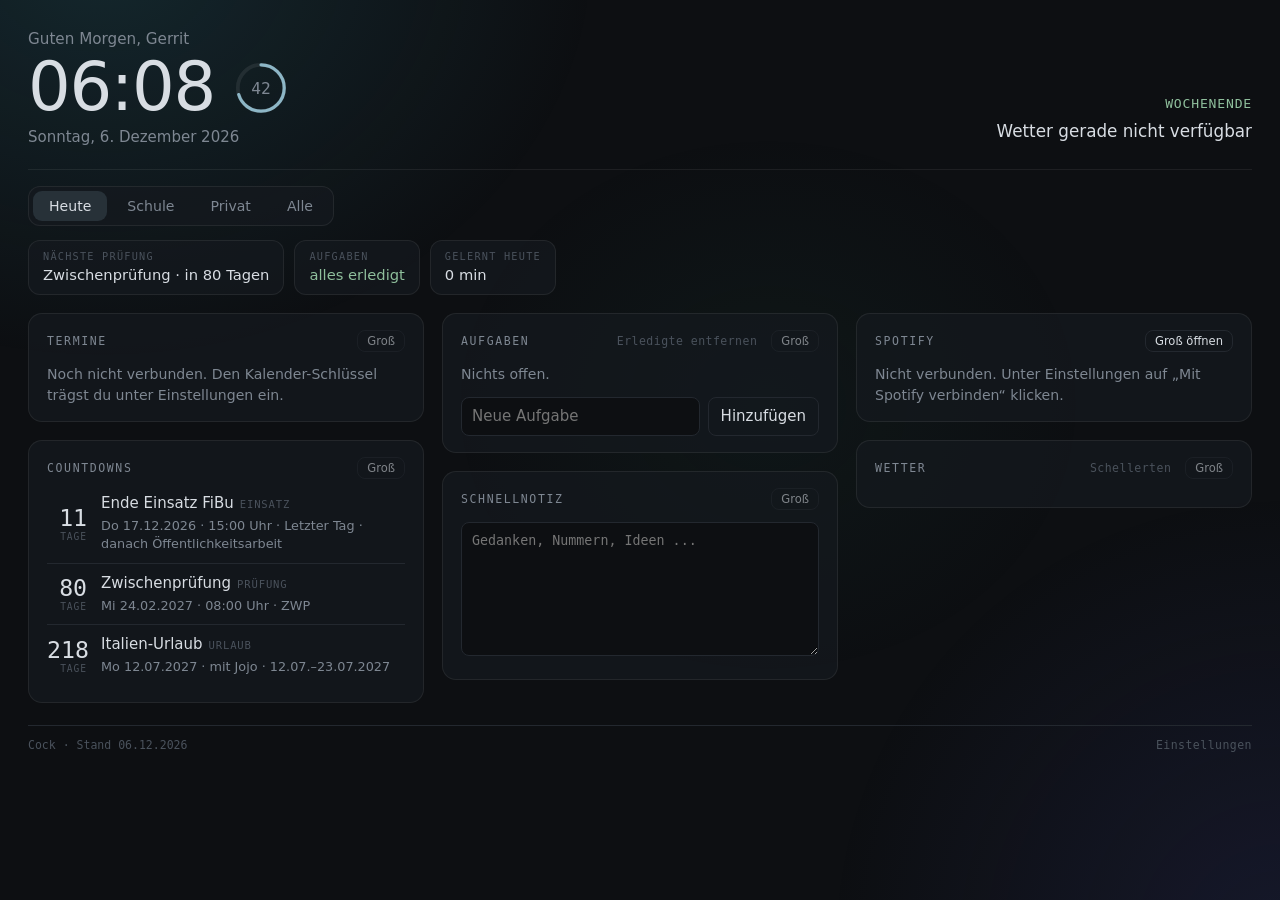
==== commit e49b057d: "Dashboard umbenannt: Cockpit heisst jetzt Cock Co-Authored-By: Claude Opus 5.5 <noreply@anthropic.co" ====
--- a/index.html
+++ b/index.html
@@ -3,10 +3,10 @@
 <head>
 <meta charset="utf-8">
 <meta name="viewport" content="width=device-width,initial-scale=1,viewport-fit=cover">
-<title>Cockpit</title>
+<title>Cock</title>
 <meta name="theme-color" content="#0d0f12">
 <meta name="apple-mobile-web-app-capable" content="yes">
-<meta name="apple-mobile-web-app-title" content="Cockpit">
+<meta name="apple-mobile-web-app-title" content="Cock">
 <meta name="apple-mobile-web-app-status-bar-style" content="black-translucent">
 <link rel="manifest" href="manifest.webmanifest">
 <link rel="icon" href="icon-192.png">
@@ -209,7 +209,7 @@
   </div>
 
   <footer class="foot">
-    <span id="footInfo">Cockpit</span>
+    <span id="footInfo">Cock</span>
     <button class="link" id="openSettings" type="button">Einstellungen</button>
   </footer>
 </main>
